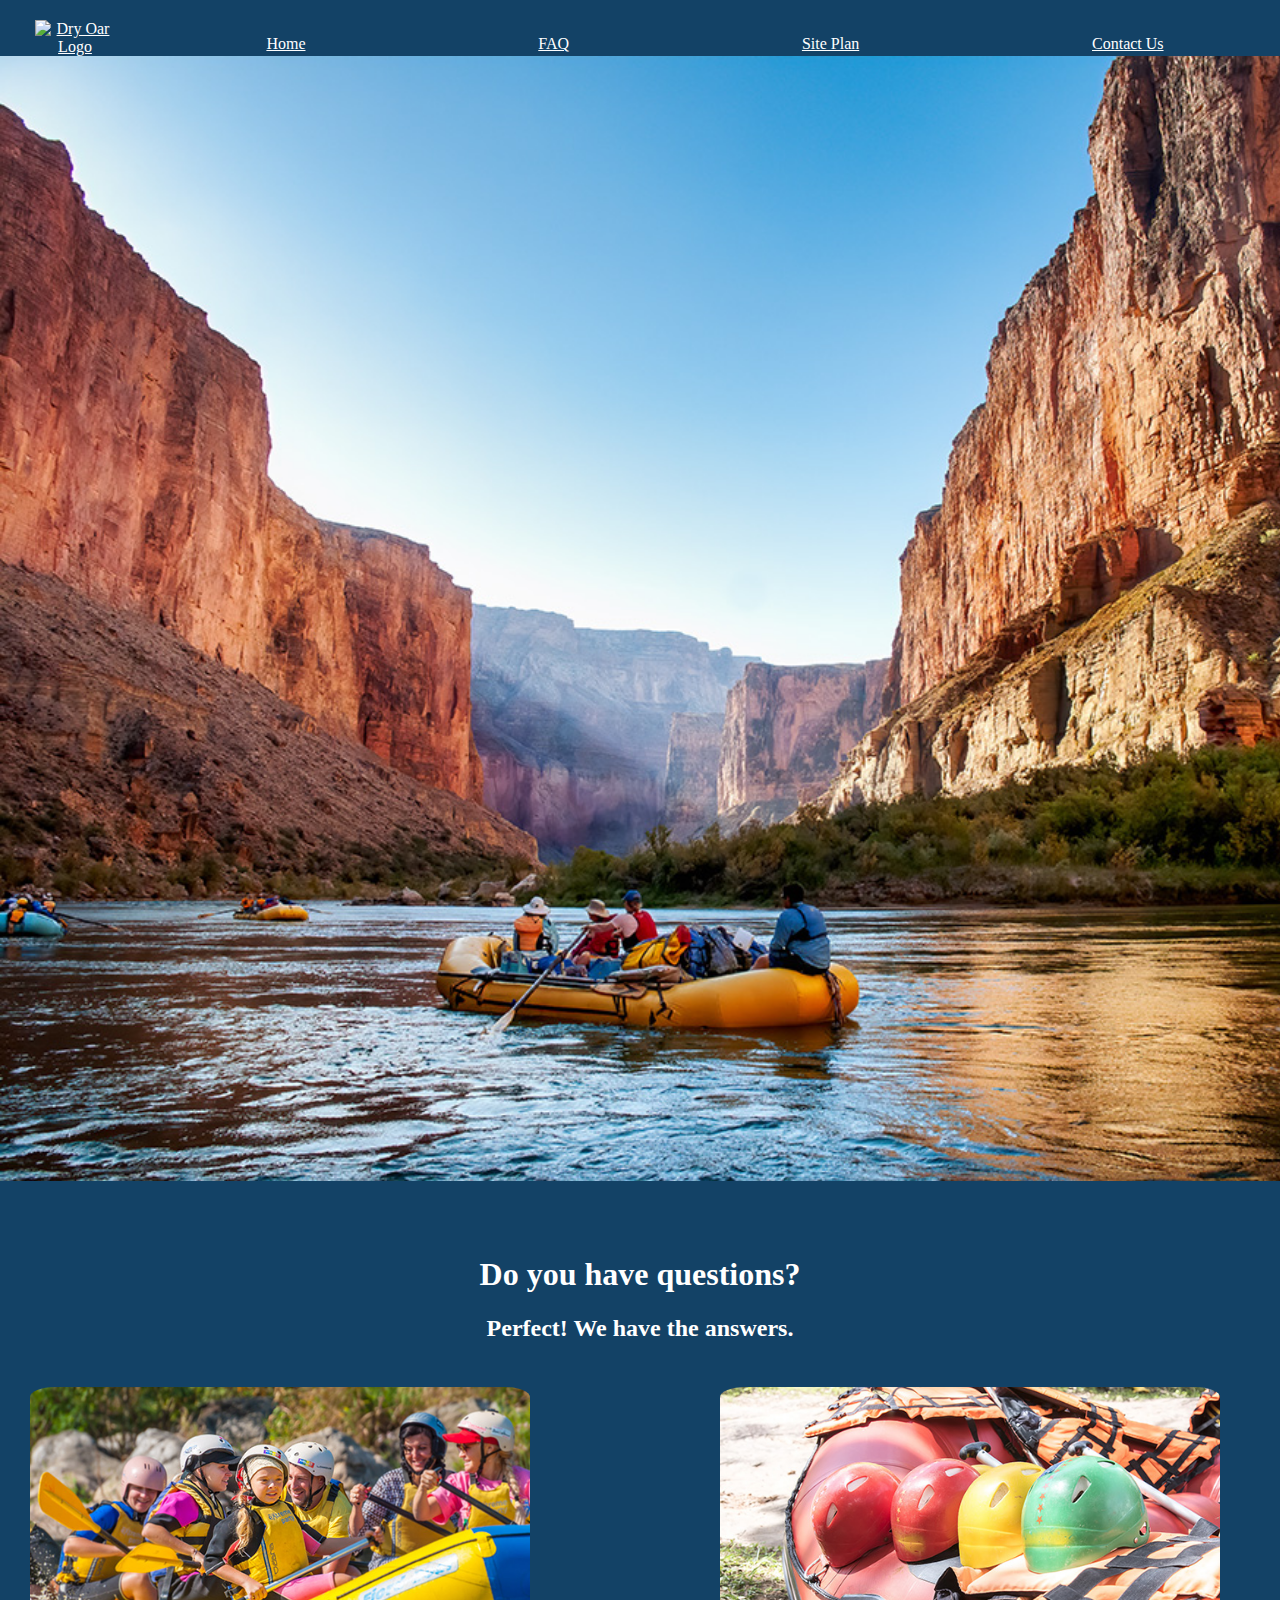
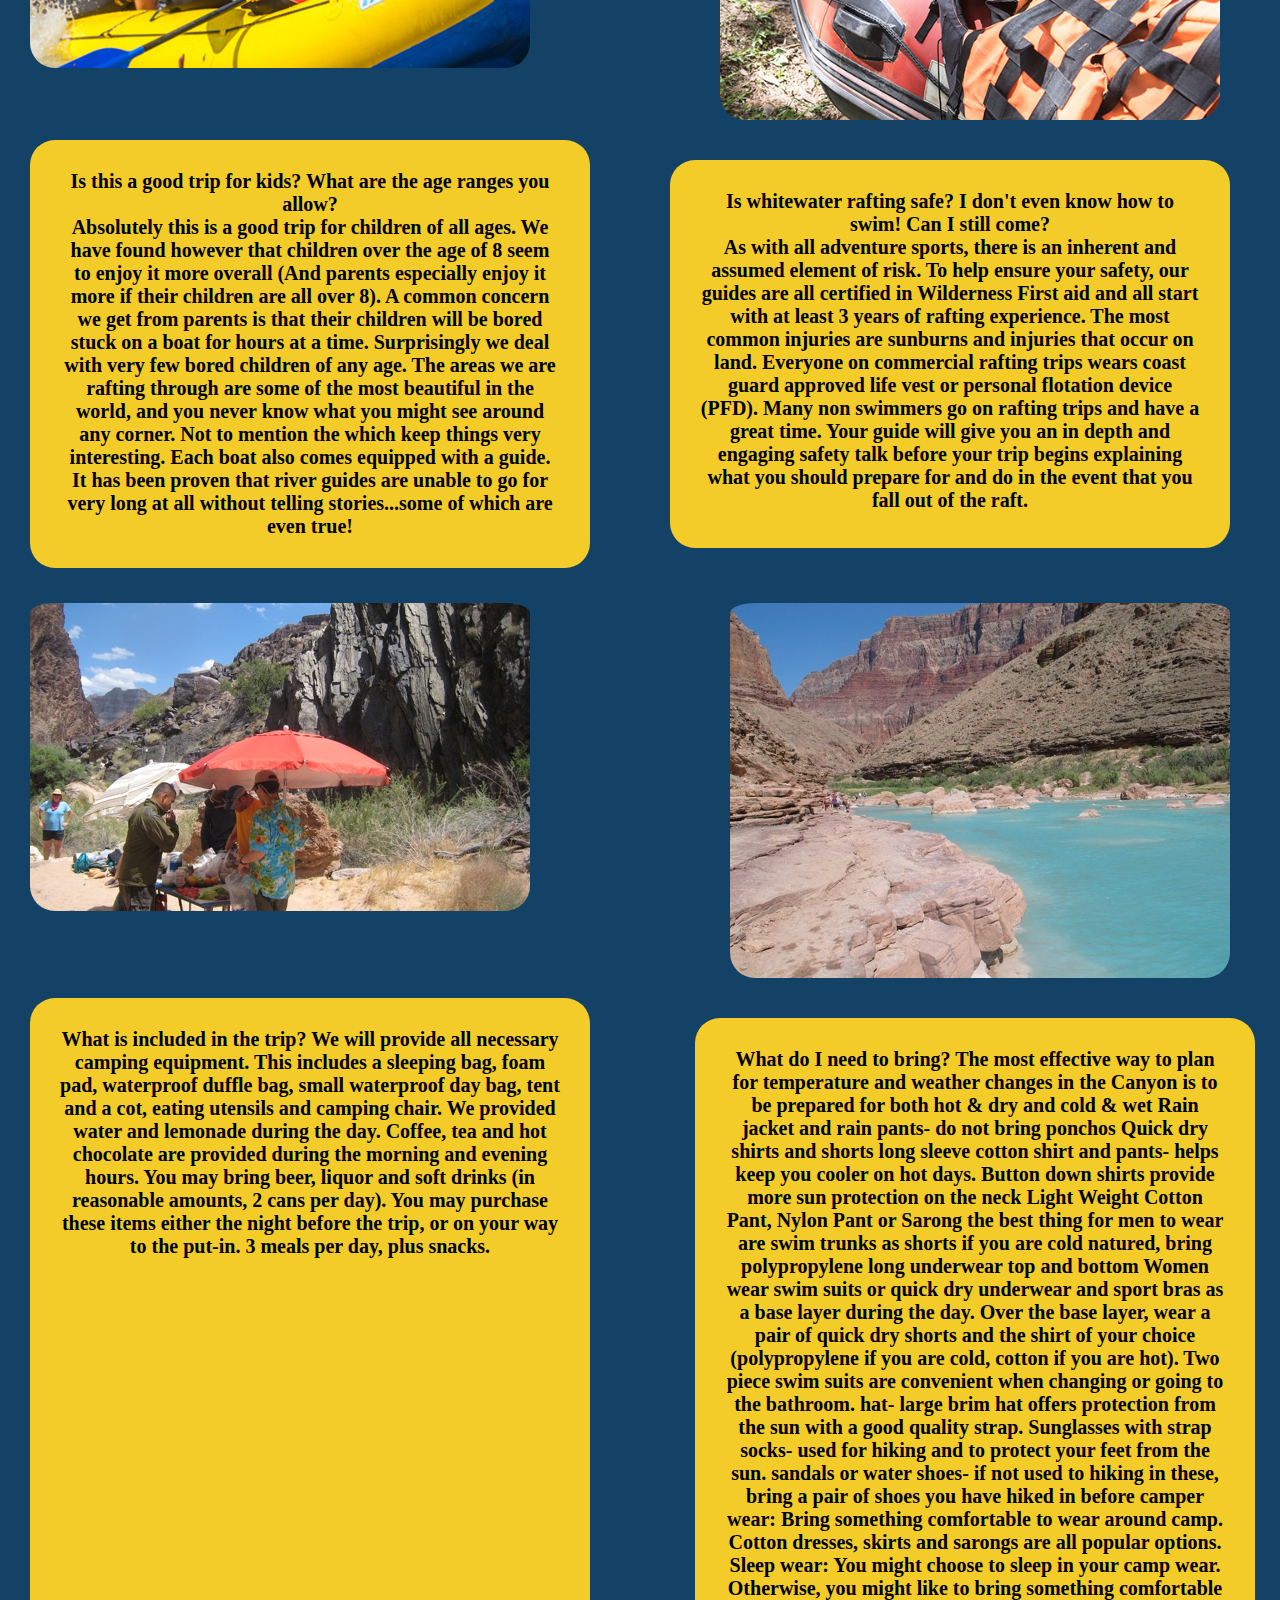
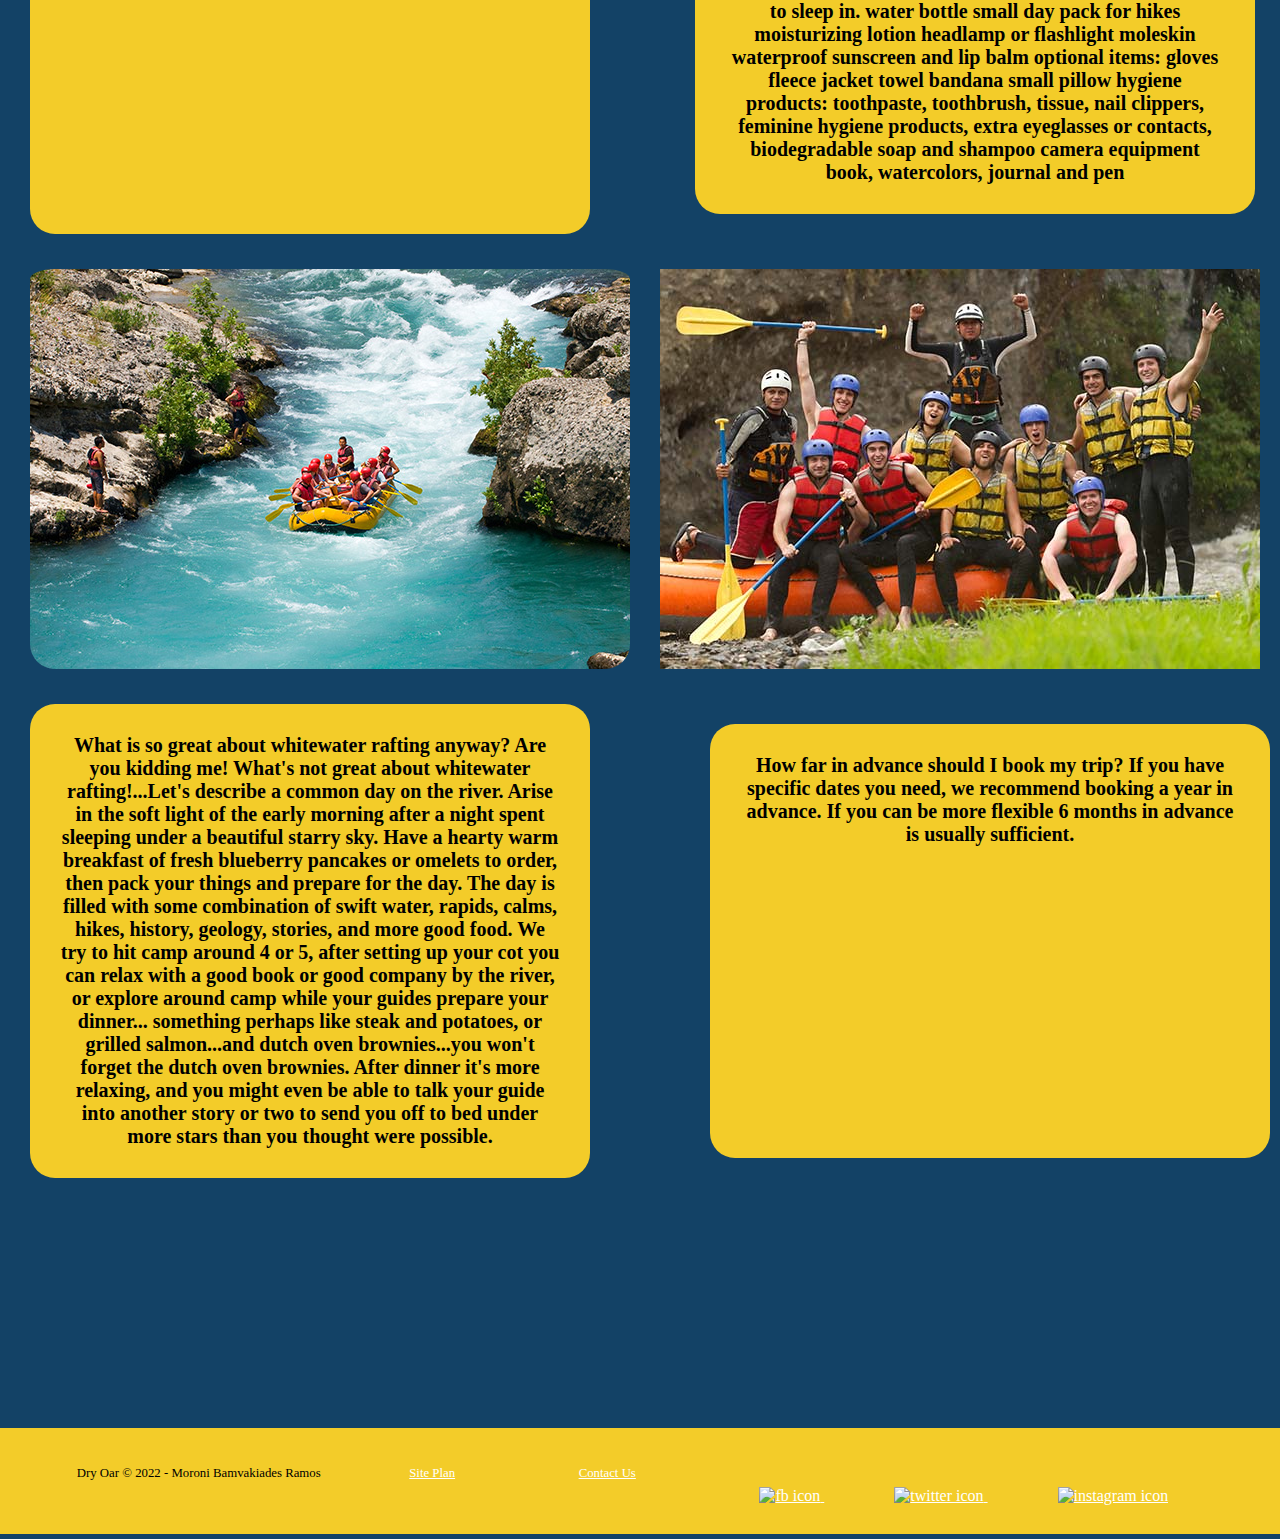
==== faq.html @ 920f8096 "Add files via upload" ====
<!DOCTYPE html>
<html lang="en">
<head>
    <meta charset="UTF-8">
    <meta http-equiv="X-UA-Compatible" content="IE=edge">
    <meta name="viewport" content="width=device-width, initial-scale=1.0">
    <link rel="stylesheet" href="styles/style.css">
    <title>FAQ</title>
</head>
<body>
    <div id="content">
        <header>
            <a id="logo_link" href="index.html">
                <img class="logo" src="https://byui-wdd.github.io/wdd130/rafting_images/logo.png" alt="Dry Oar Logo">
            </a>
            <nav>
                <a href="index.html">Home</a>
                <a href="faq.html">FAQ</a>
                <a href="site-plan-rafting.html">Site Plan</a>
                <a href="contactus.html">Contact Us</a>
            </nav>
        </header>
        <div>
            <img class="hero_faq" src="images/hero_faq.jpg" alt="Rafting Paradise">
        </div>
        <div>
            <section id="hero-msg-faq">
                <h1 class="home-question">Do you have questions?</h1>
                <h2 class="home-answer">Perfect! We have the answers. </h4>
            
            </section>
        </div>
        <main>
            <div class="faq-content">
                <img class="kids" src="images/kids.jpg" alt="Kids Rafting">
                <img class="equipaments" src="images/equipament.jpg" alt="Safety Equipaments">
                <p class="question-one">  <strong>Is this a good trip for kids? What are the age ranges you allow?<br>
                    Absolutely this is a good trip for children of all ages. 
                    We have found however that children over the age of 8 seem to enjoy it more overall
                    (And parents especially enjoy it more if their children are all over 8).
                    A common concern we get from parents is that their 
                    children will be bored stuck on a boat for hours at a time. Surprisingly we deal 
                    with very few bored children of any age. 
                    The areas we are rafting through are some of the most beautiful in the world,
                    and you never know what you might see around any 
                    corner. Not to mention the which keep things very interesting. Each boat also comes equipped with a guide.
                    It has been proven that river guides are unable to go for very long at all without 
                    telling stories...some of which are even true!</strong> 
                </p>
                     <p class="question-two">
                            <strong>Is whitewater rafting safe? I don't even know how to swim! Can I still come?<br>
                            As with all adventure sports, there is an inherent and assumed element of risk. 
                            To help ensure your safety, our guides are all certified in Wilderness First aid 
                            and all start with at least 3 years of rafting experience. The most common injuries 
                            are sunburns and injuries that occur on land.
                            Everyone on commercial rafting trips wears coast guard approved life vest or personal flotation device (PFD). 
                            Many non swimmers go on rafting trips and have a great time. Your guide will give you an in depth and engaging 
                            safety talk before your trip begins explaining what you should prepare for and do in the event that you
                            fall out of the raft.</strong>
                     </p>
                        <img class="lunch" src="images/lunch.jpg" alt="People Eating">
                        <img class="climate" src="images/climate.jpg" alt="Climate">
                        <p class="question-three">
                            <strong>
                                What is included in the trip?
                                We will provide all necessary camping equipment. This includes a sleeping bag, foam pad, waterproof duffle bag,
                                small waterproof day bag, tent and a cot, eating utensils and camping chair.
                                We provided water and lemonade during the day. Coffee, tea and hot chocolate are provided during the morning and evening hours.
                                You may bring beer, liquor and soft drinks (in reasonable amounts, 2 cans per day). 
                                You may purchase these items either the night before the trip, or on your way to the put-in. 
                                3 meals per day, plus snacks.
                            </strong>
                        </p>
                        <p class="question-four">
                            <strong>
                                What do I need to bring?
                                The most effective way to plan for temperature and weather changes in the Canyon is to be prepared
                                for both hot & dry and cold & wet Rain jacket and rain pants- do not bring ponchos Quick dry shirts 
                                and shorts long sleeve cotton shirt and pants- helps keep you cooler on hot days. Button down shirts 
                                provide more sun protection on the neck Light Weight Cotton Pant, Nylon Pant or Sarong the best thing 
                                for men to wear are swim trunks as shorts if you are cold natured, bring polypropylene long underwear 
                                top and bottom Women wear swim suits or quick dry underwear and sport bras as a base layer during the day. 
                                Over the base layer, wear a pair of quick dry shorts and the shirt of your choice (polypropylene if you are cold, 
                                cotton if you are hot). Two piece swim suits are convenient when changing or going to the bathroom. 
                                hat- large brim hat offers protection from the sun with a good quality strap. 
                                Sunglasses with strap socks- used for hiking and to protect your feet from the sun. 
                                sandals or water shoes- if not used to hiking in these, bring a pair of shoes you have hiked in before camper wear: 
                                Bring something comfortable to wear around camp. Cotton dresses, skirts and sarongs are all popular options. 
                                Sleep wear: You might choose to sleep in your camp wear. Otherwise, you might like to bring something comfortable 
                                to sleep in. water bottle small day pack for hikes moisturizing lotion headlamp or flashlight moleskin waterproof 
                                sunscreen and lip balm optional items: gloves fleece jacket towel bandana small pillow hygiene products: toothpaste, 
                                toothbrush, tissue, nail clippers, feminine hygiene products, extra eyeglasses or contacts, biodegradable soap and 
                                shampoo camera equipment book, watercolors, journal and pen
                            </strong>
                        </p>
                        <img class="marketing" src="images/marketing.jpg" alt="River">
                        <img class="book" src="images/people.jpg" alt="People">
                        <p class="question-five">
                            <strong>
                                What is so great about whitewater rafting anyway?
                                Are you kidding me! What's not great about whitewater rafting!...Let's describe a common day on the river.
                                Arise in the soft light of the early morning after a night spent sleeping under a beautiful starry sky. 
                                Have a hearty warm breakfast of fresh blueberry pancakes or omelets to order, then pack your things 
                                and prepare for the day. The day is filled with some combination of swift water, rapids, calms, hikes, history, 
                                geology, stories, and more good food. We try to hit camp around 4 or 5, after setting up your cot you can relax 
                                with a good book or good company by the river, or explore around camp while your guides prepare your dinner...
                                something perhaps like steak and potatoes, or grilled salmon...and dutch oven brownies...you won't forget the dutch oven brownies. 
                                After dinner it's more relaxing, and you might even be able to talk your guide into another story or two to send you off to bed under 
                                more stars than you thought were possible.
                            </strong>
                        </p>
                        <p class="question-six">
                            <strong>
                                How far in advance should I book my trip?
                                If you have specific dates you need, we recommend booking a year in advance. 
                                If you can be more flexible 6 months in advance is usually sufficient.
                            </strong>
                        </p>
            </div>

        </main>

        <footer  class="foot">
            <p>Dry Oar &copy; 2022 - Moroni Bamvakiades Ramos</p>
            <p><a href="site-plan-rafting.html">Site Plan</a></p>
            <p><a href="contactus.html">Contact Us</a></p>
            <div class="social">
                <a href="https://facebook.com">
                    <img src="https://byui-wdd.github.io/wdd130/rafting_images/facebook.png" alt="fb icon">
                </a>
                <a href="https://twitter.com">
                    <img src="https://byui-wdd.github.io/wdd130/rafting_images/twitter.png" alt="twitter icon">
                </a>
                <a href="https://instagram.com">
                    <img src="https://byui-wdd.github.io/wdd130/rafting_images/instagram.png" alt="instagram icon">
                </a>
            </div>
        </footer>   
    </div>    
</body>
</html>
---- styles/style.css ----
@import url('https://fonts.googleapis.com/css?family=Muli&display=swap');
@import url('https://fonts.googleapis.com/css?family=Quicksand&display=swap');
body{
    background-color: #134266 ;
    font-family:Verdana, Geneva, Tahoma, sans-;
    margin: 0;
    padding: 0;
}

#content{
    max-width: 1600px;
    margin: 0 auto;
}

.logo {
    width: 80px;
}

header {
    display: grid;
    grid-template-columns: 150px auto;
}

#logo_link{
    padding-top: 5px;
    justify-self: center;
    align-self: center;
}

nav{
    display: flex;
    justify-content: space-around;
   
    
}


a{
    text-align: center;
    padding: 35px;
    color: white ;
}

nav a:hover{
    text-align: center;
    background-color: #aa8f1d;
    text-decoration: none;
}


#hero {
    display: grid;
    grid-template-columns: 1fr 3fr 1fr;
    margin-top: -150px;
}
            
#hero-box {
    grid-column: 1/4;
    grid-row: 1/3;
    z-index: -1;
}

#hero-img{
    width: 100%;
}

#hero-msg h4 {
    color: white;
}

#hero-msg {
    grid-column: 2/3;
    grid-row: 1/2;
    margin-top: 900px;
    
}

.home-grid {
    display: grid;
    grid-template-columns: 1fr 1fr 1fr 1fr 1fr 1fr 1fr 1fr 1fr 1fr ;
}



h1{
    text-align: center;

}

.card-img, .mountains {
    width: 100%;
}
             

.card-img{
    border: 10px solid black;
    transition: transform .5s;
    box-shadow: 5px 5px 10px #6f7364;
  
}

.card-img:hover {
    opacity: .6;
    transform: scale(1.1);
}

.home-title{
    font-size: 2em;
    margin-top: 10px;
}
.rivers-card {
    grid-column: 2/4;
    grid-row: 2/3;
}

.camping-card {
    grid-column: 5/7;
    grid-row: 2/3;
}

.rapids-card {
    grid-column:8/10;
    grid-row: 2/3;

}

#background {
    grid-column: 1/11;
    grid-row: 4/9;
}

.mountains {
    width: 100%;
    grid-column: 2/7;
    grid-row: 5/8;
    box-shadow: 5px 5px 10px #6f7364
}

.msg{
    background-color: #6f7364;
    padding: 35px;
    grid-column: 6/10;
    grid-row: 6/7;
    box-shadow: 5px 5px 10px #6f7364;
}

#hero-msg{
    text-align: center;

}

h4{
    text-align: center;

}


.button-box{
    text-align: center;

}

.book{
    color: black;
    font-size: 18px;
    padding: 15px 30px;
    border-radius: 5px;
}

.book:hover {
    background-color: #4379a1;
    text-decoration: none;
    margin-top: 50px;
}

.join{
    color: black;
    font-size: 18px;
    padding: 15px 30px;
    margin-top: 50px;
    border-radius:5px;

}

.join:hover{
    background-color:  #F3cc29;
    text-decoration: none;
}

main{
    text-align: center;
    box-sizing: border-box;

}

.rivers-card{
    margin: 200px 0;
}

.camping-card{
    margin: 200px 0;

}

.rapids-card{
    margin: 200px 0;
}

.icon {
    width: 80px;
    padding-top: 10px;
}

h2 {
    margin: 0;
}

section{
    text-align: center;
    box-sizing: border-box;

}

#background{
    height: 725px;
    background-color: #aa8f1d;
}

.msg{
    background-color: #aa8f1d;
    font-size: .8em;
    padding: 35px;
    padding-bottom: 15px;
    
}

p {
    font-size: .8em;
    padding-bottom: 15px;
}

.social{
    padding-top: 15px;

}

img{
    padding-top: 15px;
    box-sizing: border-box;
}

.site_plan{
    color: black;
}

.contact_us{
    color: black;
}


footer {
    background-color: #F3cc29;
    padding: 25px 50px;
    margin-top: 200px; 
    display: flex;
    justify-content: space-around;
    align-items: center;
}
  
/*FAQ Web Page */

.hero_faq{
    width: auto;
    height: auto;
    position: relative;
    bottom: 50px;
    width: 1500px;
    height: auto;
}

.home-question{
    color: white;
}

.home-answer{
    color:white;
}

.faq-content{
    display: grid;
    grid-template-columns: auto auto;
    padding: 30px;
    
}

.kids{
    width: 500px;
    height: auto;
    border-top-right-radius: 25px;
    border-top-left-radius: 25px;
    border-bottom-right-radius: 25px;
    border-bottom-left-radius: 25px;
}

.equipaments{
    position: relative;
    left: 90px;
    width: 500px;
    height: auto;
    border-top-right-radius: 25px;
    border-top-left-radius: 25px;
    border-bottom-right-radius: 25px;
    border-bottom-left-radius: 25px;
}

.question-one{
    width: 500px;
    height: auto;
    background-color:#F3cc29;
    color: black;
    padding: 30px;
    border-top-right-radius: 25px;
    border-top-left-radius: 25px;
    border-bottom-right-radius: 25px;
    border-bottom-left-radius: 25px;
    font-size: 20px;

}

.question-two{
    width: 500px;
    height:auto;
    background-color:#F3cc29;
    color: black;
    padding: 30px;
    margin: 40px;
    border-top-right-radius: 25px;
    border-top-left-radius: 25px;
    border-bottom-right-radius: 25px;
    border-bottom-left-radius: 25px;
    font-size: 20px;

}

.lunch{
    width: auto;
    height: auto;
    border-top-right-radius: 25px;
    border-top-left-radius: 25px;
    border-bottom-right-radius: 25px;
    border-bottom-left-radius: 25px;
}

.climate{
    position: relative;
    left: 100px;
    width: auto;
    height: auto;
    border-top-right-radius: 25px;
    border-top-left-radius: 25px;
    border-bottom-right-radius: 25px;
    border-bottom-left-radius: 25px;

}

.question-three{
    width: 500px;
    height:auto;
    background-color:#F3cc29;
    color: black;
    padding: 30px;
    border-top-right-radius: 25px;
    border-top-left-radius: 25px;
    border-bottom-right-radius: 25px;
    border-bottom-left-radius: 25px;
    font-size: 20px;
}

.question-four{
    position:relative;
    left: 25px;
    width: 500px;
    height:auto;
    background-color:#F3cc29;
    color: black;
    padding: 30px;
    margin: 40px;
    border-top-right-radius: 25px;
    border-top-left-radius: 25px;
    border-bottom-right-radius: 25px;
    border-bottom-left-radius: 25px;
    font-size: 20px;
}

.marketing{
    width: auto;
    height: auto;
    border-top-right-radius: 25px;
    border-top-left-radius: 25px;
    border-bottom-right-radius: 25px;
    border-bottom-left-radius: 25px;

}

.book{
    width: auto;
    height: auto;
    border-top-right-radius: 25px;
    border-top-left-radius: 25px;
    border-bottom-right-radius: 25px;
    border-bottom-left-radius: 25px;
}

.question-five{
    width: 500px;
    height:auto;
    background-color:#F3cc29;
    color: black;
    padding: 30px;
    border-top-right-radius: 25px;
    border-top-left-radius: 25px;
    border-bottom-right-radius: 25px;
    border-bottom-left-radius: 25px;
    font-size: 20px;
}

.question-six{  
    position: relative;
    left: 40px;
    width: 500px;
    height:auto;
    background-color:#F3cc29;
    color: black;
    padding: 30px;
    margin: 40px;
    border-top-right-radius: 25px;
    border-top-left-radius: 25px;
    border-bottom-right-radius: 25px;
    border-bottom-left-radius: 25px;
    font-size: 20px;
}


@media screen and (max-width: 900px) {
    #hero, .home-grid {
        display: block;
        height: auto;
    }
    nav, footer {
        flex-direction: column;
    }
    nav a {
        display: block;
        padding: 15px;
    }
    #hero {
        margin-top: 0;
    }
    #hero-msg {
        margin-top: 0;
    }
    #hero-msg h4 {
        display: none;
    }
    .home-title {
        font-size: 25px;
        color: #6f7364;
    }
    .rivers-card, .camping-card, .rapids-card { 
        margin: 50px auto;
        width: 60%;
    }
    #background {
        display: none;
    }
    .mountains, .msg {
        width: 80%;
        display: block;
        margin: 0 auto;
    }
    footer {
        margin-top: 25px;
    }
}
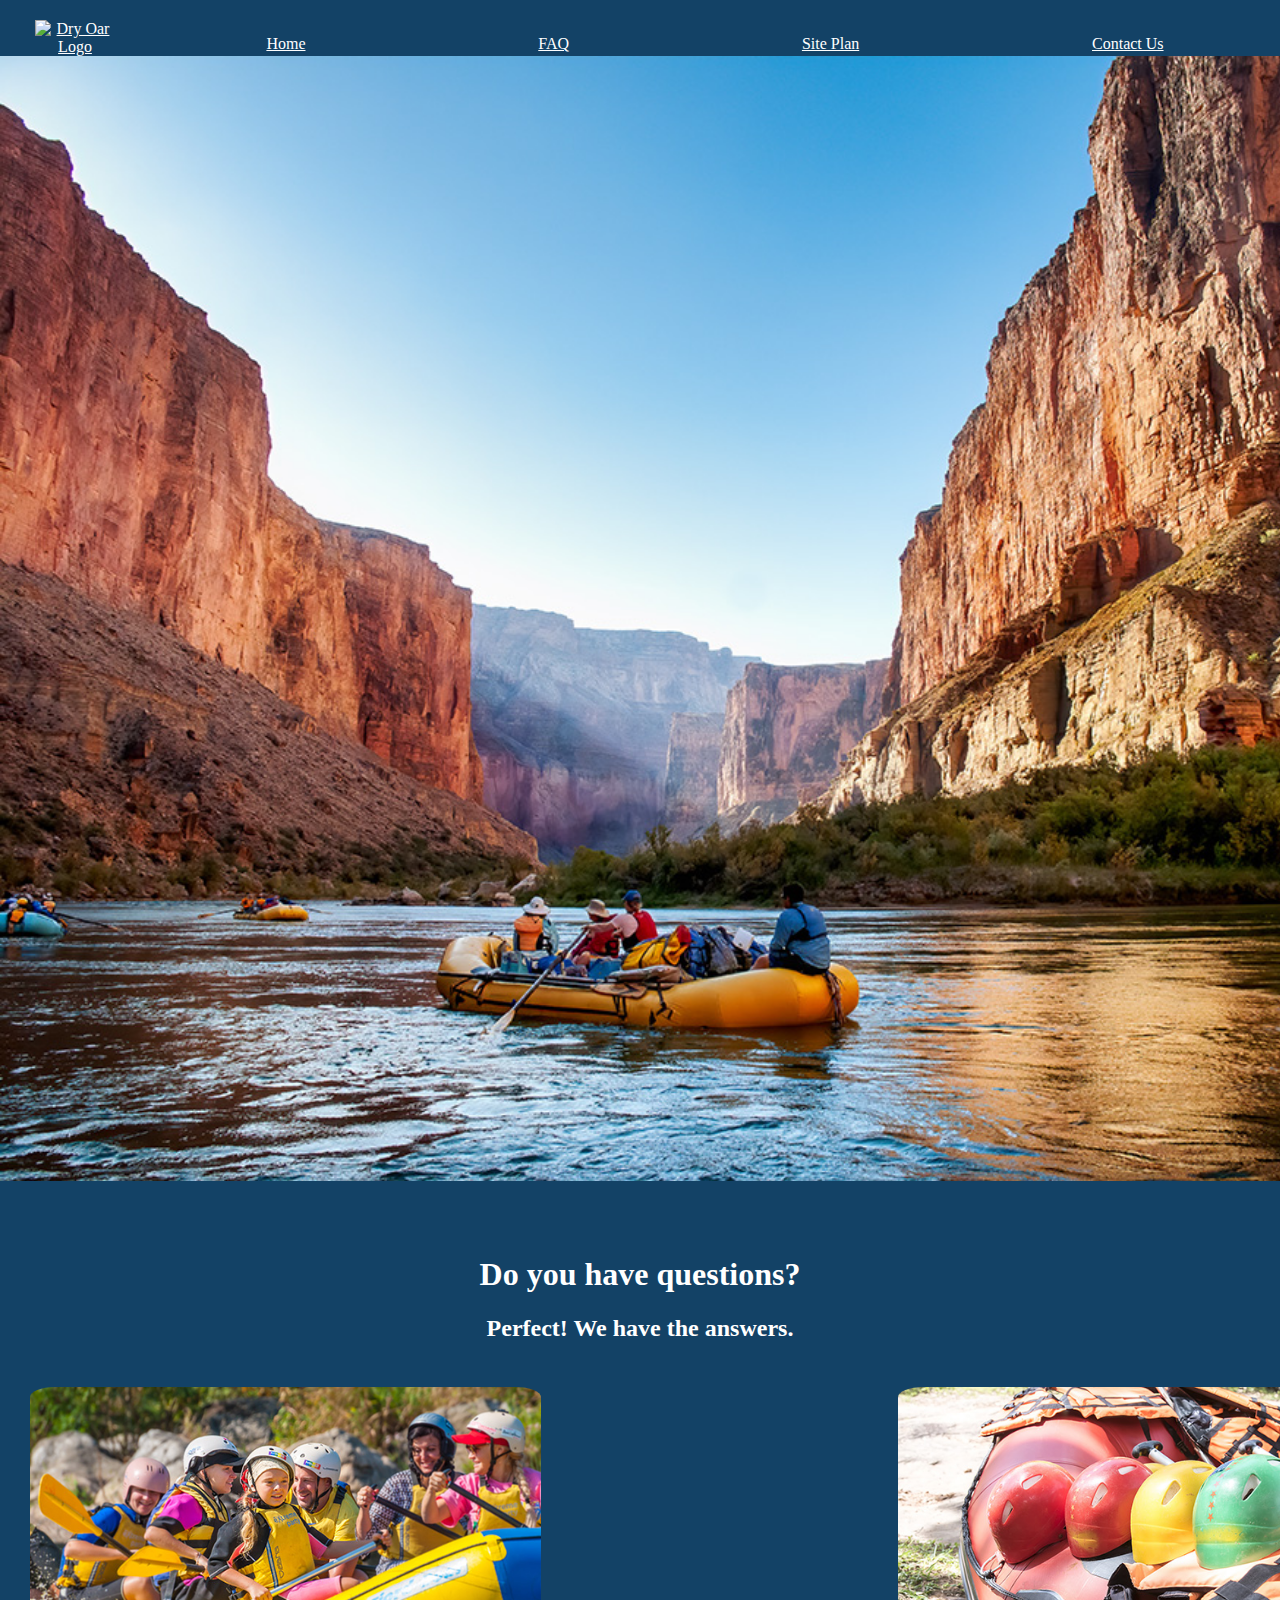
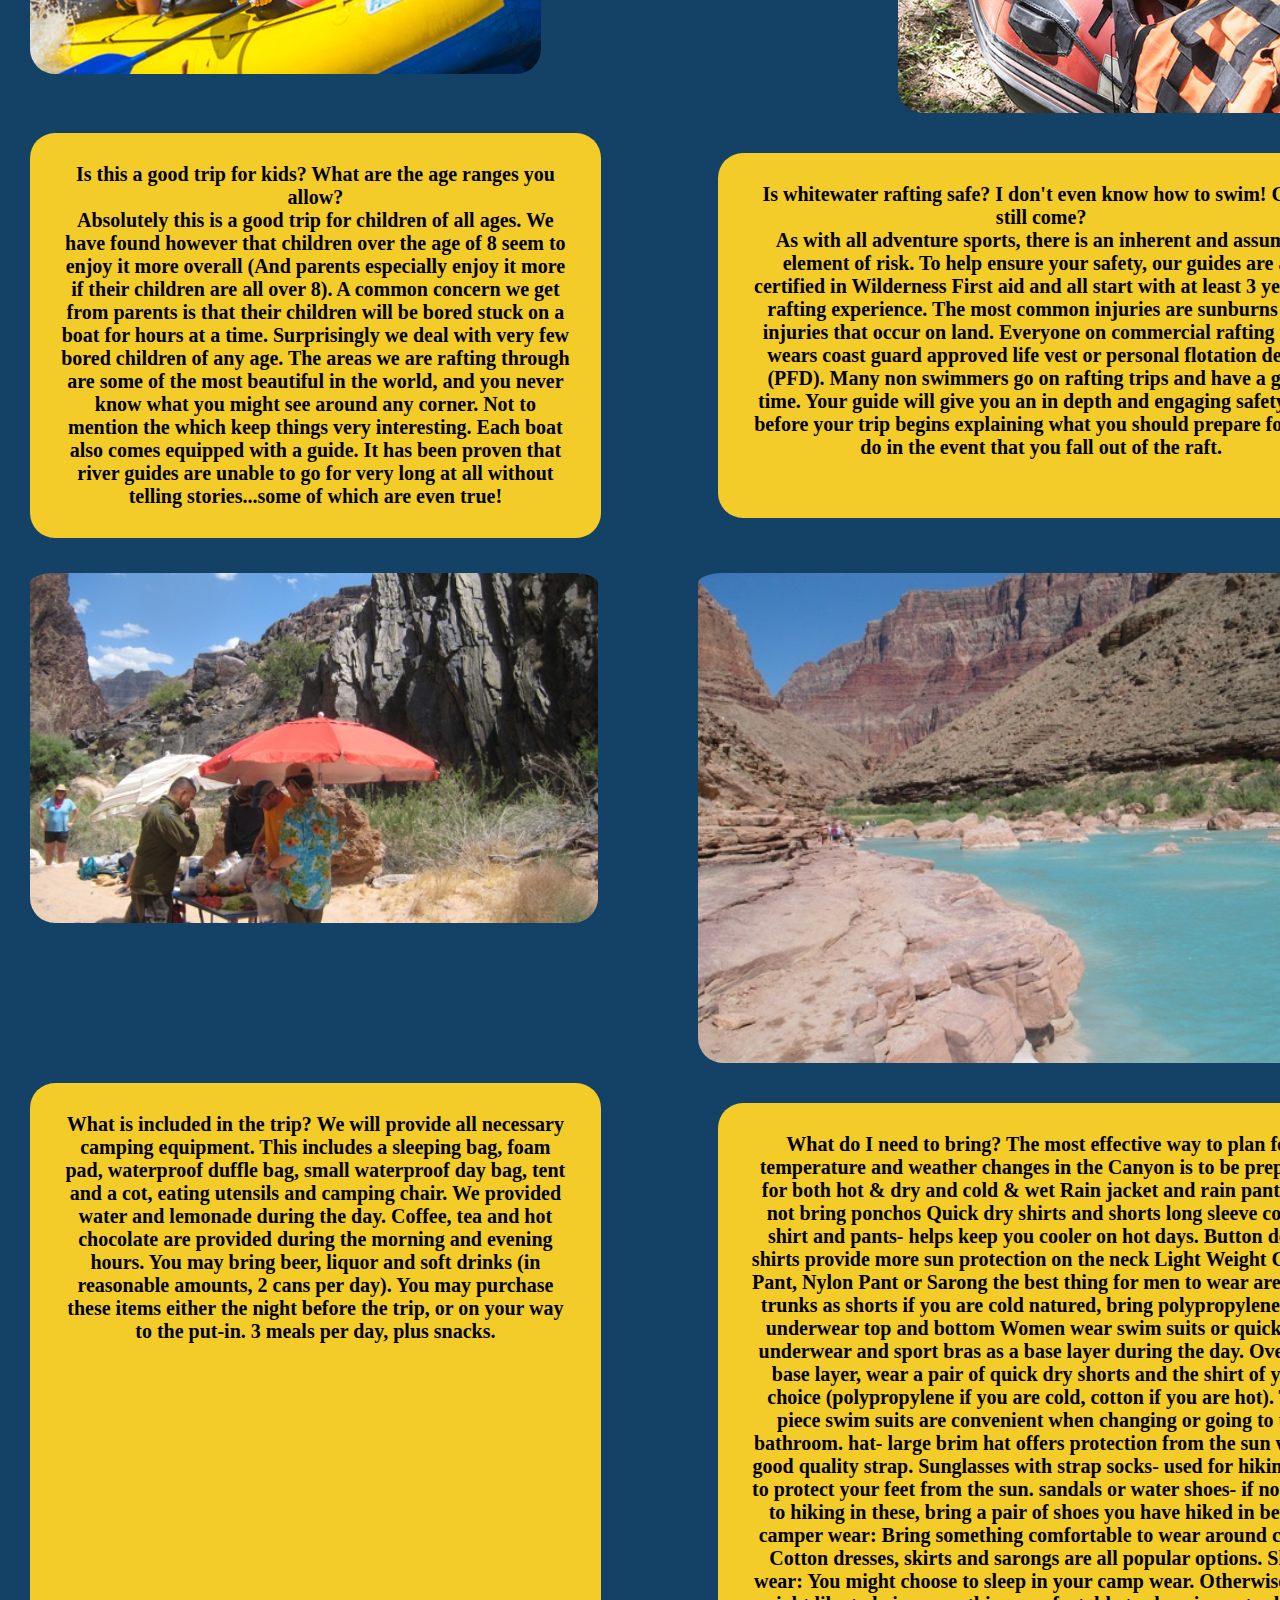
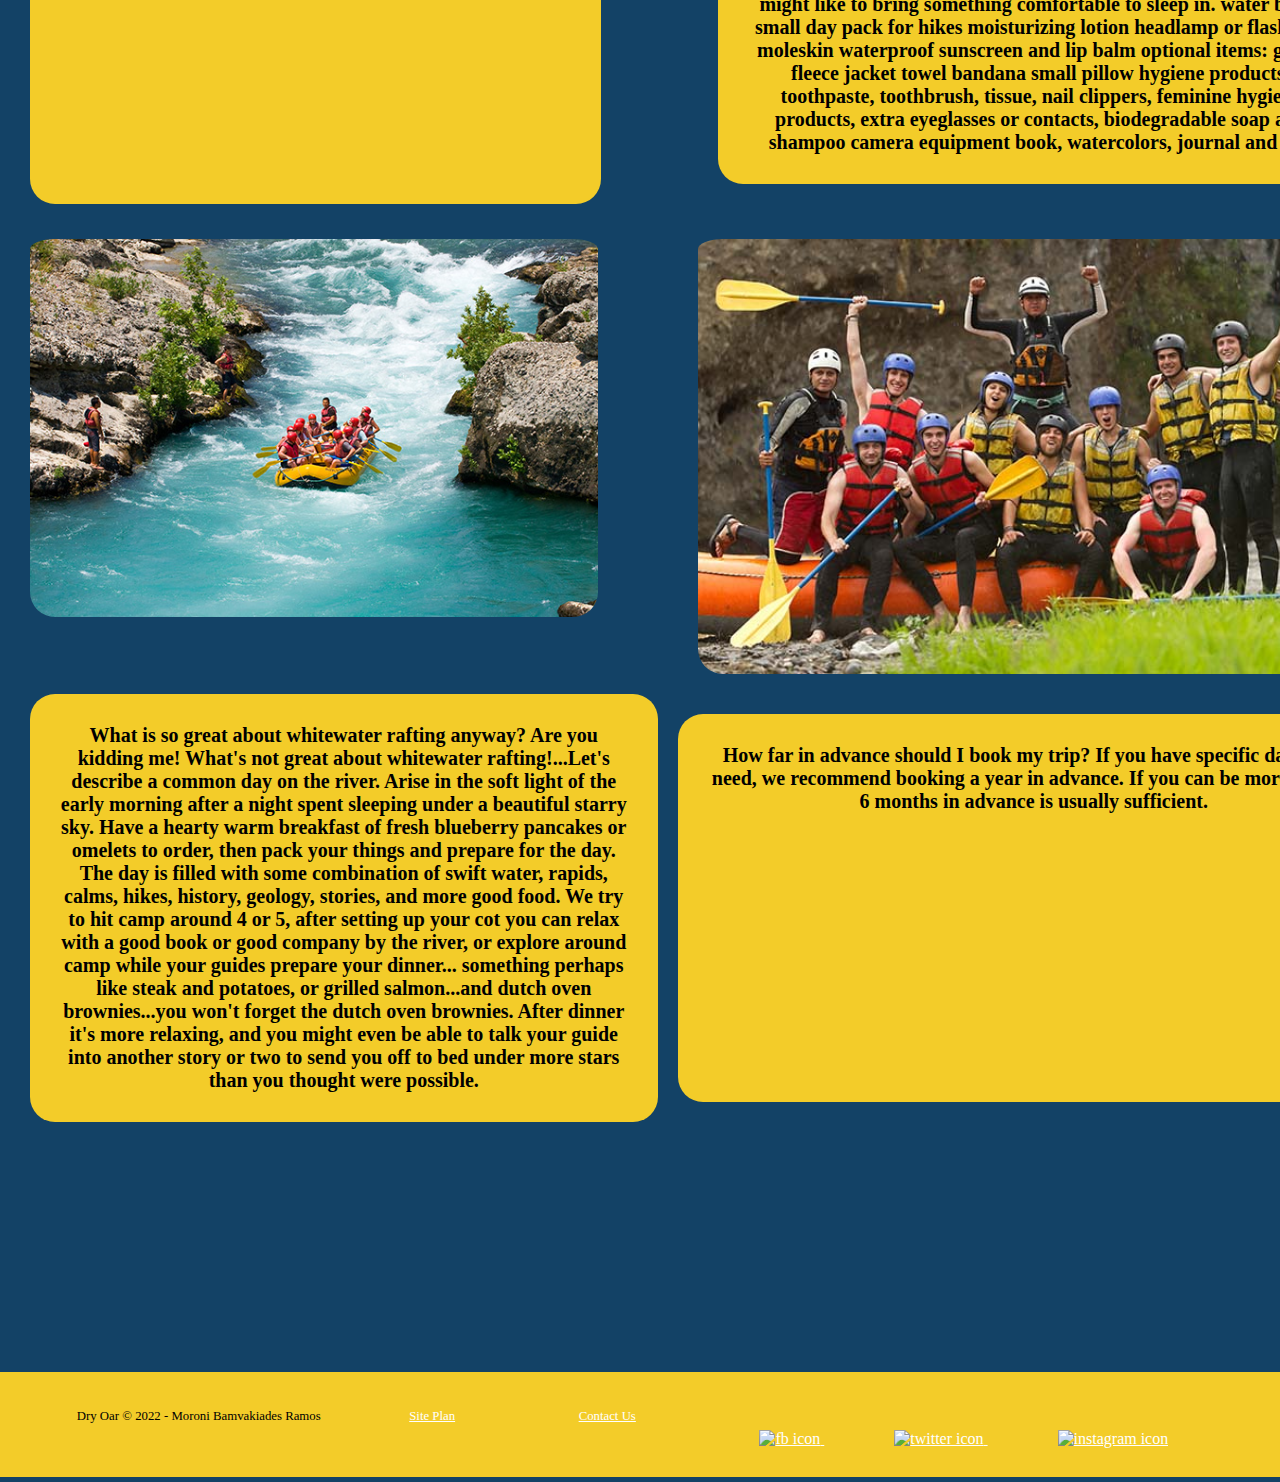
==== commit 18795826: "week 10" ====
--- a/faq.html
+++ b/faq.html
@@ -94,7 +94,7 @@
                             </strong>
                         </p>
                         <img class="marketing" src="images/marketing.jpg" alt="River">
-                        <img class="book" src="images/people.jpg" alt="People">
+                        <img class="booking" src="images/people.jpg" alt="People">
                         <p class="question-five">
                             <strong>
                                 What is so great about whitewater rafting anyway?
--- a/styles/style.css
+++ b/styles/style.css
@@ -294,7 +294,7 @@
 }
 
 .kids{
-    width: 500px;
+    width: 90%;
     height: auto;
     border-top-right-radius: 25px;
     border-top-left-radius: 25px;
@@ -304,8 +304,8 @@
 
 .equipaments{
     position: relative;
-    left: 90px;
-    width: 500px;
+    left: 300px;
+    width: 75%;
     height: auto;
     border-top-right-radius: 25px;
     border-top-left-radius: 25px;
@@ -314,7 +314,8 @@
 }
 
 .question-one{
-    width: 500px;
+    position: relative;
+    width: 90%;
     height: auto;
     background-color:#F3cc29;
     color: black;
@@ -328,7 +329,9 @@
 }
 
 .question-two{
-    width: 500px;
+    position: relative;
+    left: 80px;
+    width: 90%;
     height:auto;
     background-color:#F3cc29;
     color: black;
@@ -343,7 +346,7 @@
 }
 
 .lunch{
-    width: auto;
+    width: 100%;
     height: auto;
     border-top-right-radius: 25px;
     border-top-left-radius: 25px;
@@ -354,7 +357,7 @@
 .climate{
     position: relative;
     left: 100px;
-    width: auto;
+    width: 100%;
     height: auto;
     border-top-right-radius: 25px;
     border-top-left-radius: 25px;
@@ -364,7 +367,7 @@
 }
 
 .question-three{
-    width: 500px;
+    width: 90%;
     height:auto;
     background-color:#F3cc29;
     color: black;
@@ -378,8 +381,8 @@
 
 .question-four{
     position:relative;
-    left: 25px;
-    width: 500px;
+    left: 80px;
+    width: 90%;
     height:auto;
     background-color:#F3cc29;
     color: black;
@@ -393,17 +396,19 @@
 }
 
 .marketing{
-    width: auto;
-    height: auto;
-    border-top-right-radius: 25px;
-    border-top-left-radius: 25px;
-    border-bottom-right-radius: 25px;
-    border-bottom-left-radius: 25px;
-
-}
-
-.book{
-    width: auto;
+    width: 100%;
+    height: auto;
+    border-top-right-radius: 25px;
+    border-top-left-radius: 25px;
+    border-bottom-right-radius: 25px;
+    border-bottom-left-radius: 25px;
+
+}
+
+.booking{
+    position: relative;
+    left: 100px;
+    width: 100%;
     height: auto;
     border-top-right-radius: 25px;
     border-top-left-radius: 25px;
@@ -412,7 +417,7 @@
 }
 
 .question-five{
-    width: 500px;
+    width: 100%;
     height:auto;
     background-color:#F3cc29;
     color: black;
@@ -427,7 +432,7 @@
 .question-six{  
     position: relative;
     left: 40px;
-    width: 500px;
+    width: 100%;
     height:auto;
     background-color:#F3cc29;
     color: black;
